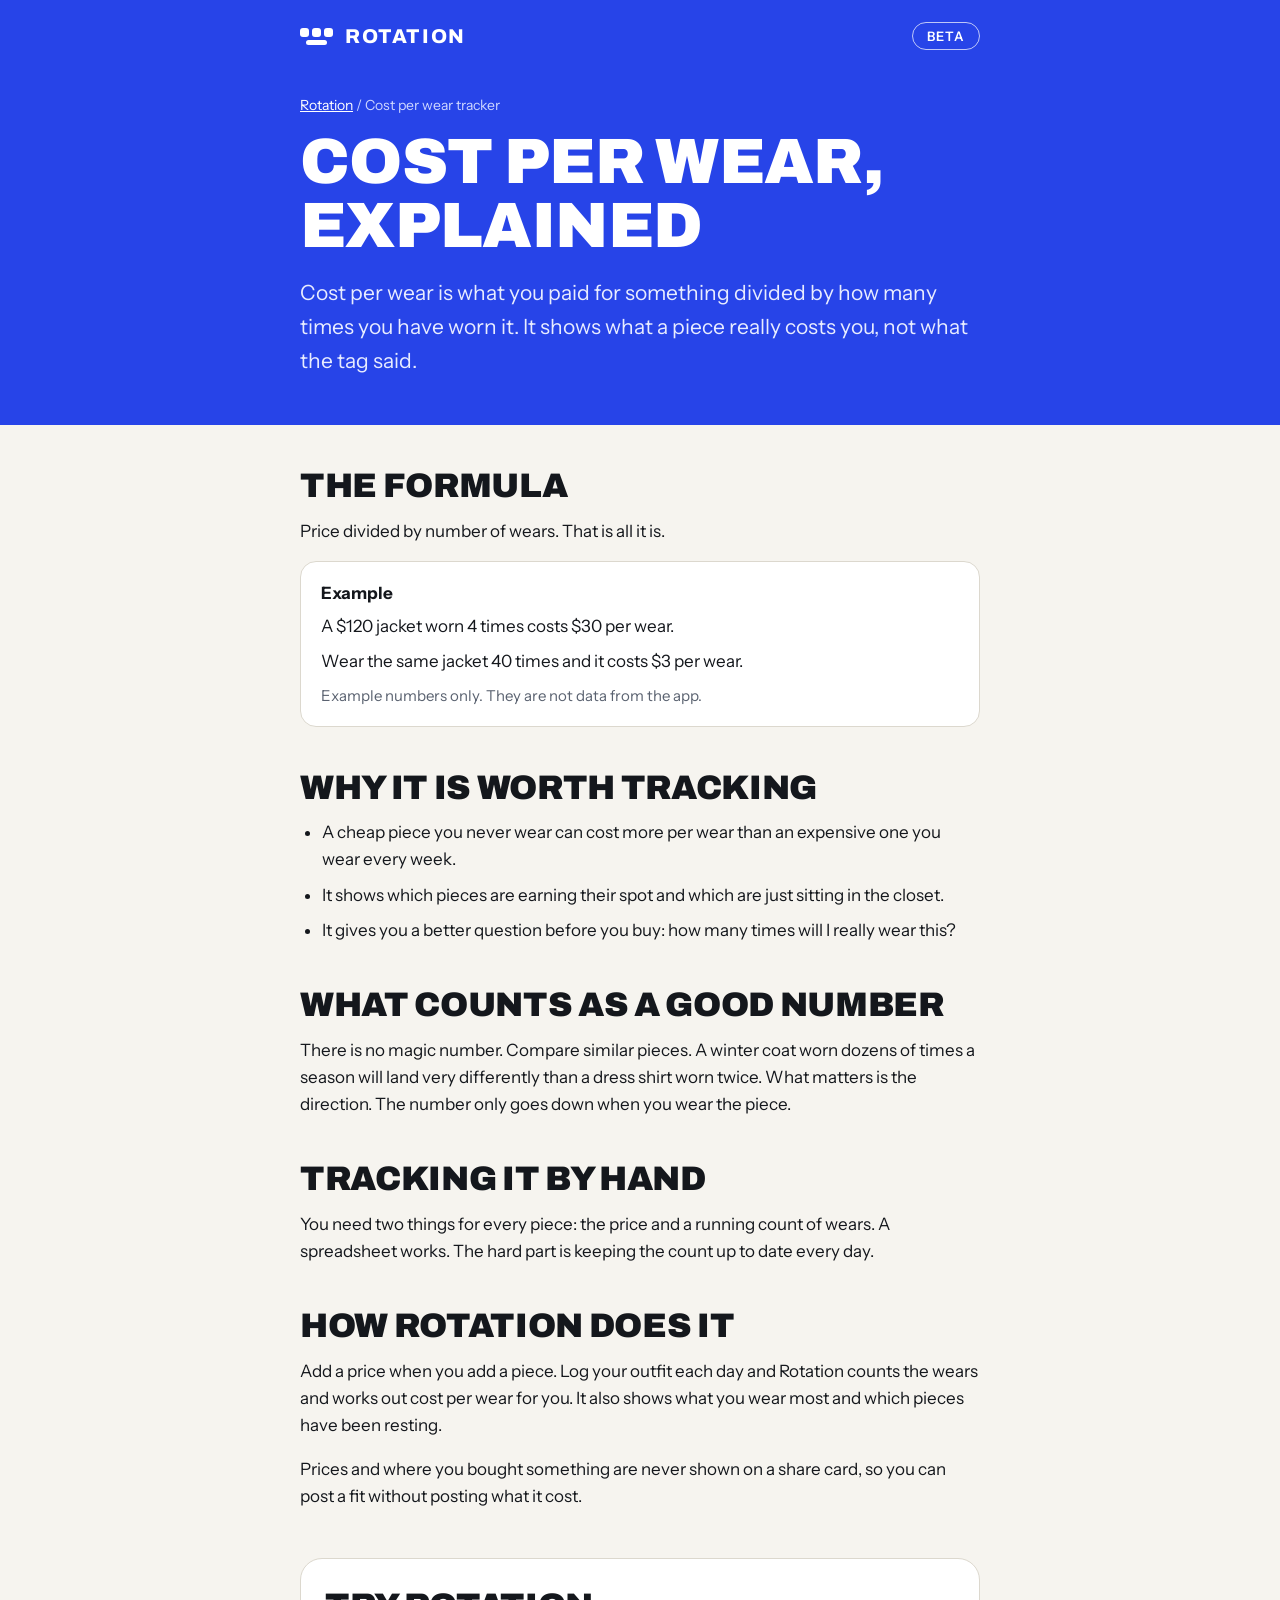
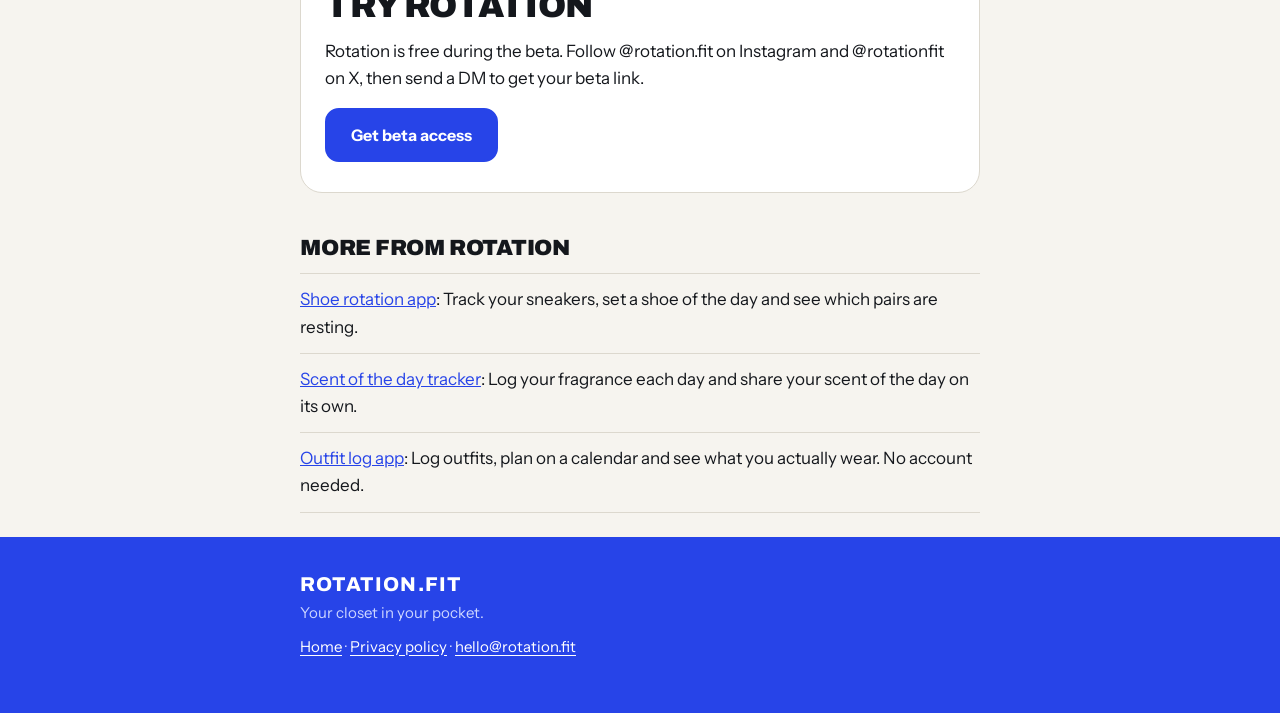
==== cost-per-wear-tracker/index.html @ 6ab8d8ca "SEO: add guide pages, fix meta, sitemap lastmod, privacy meta - Shorten homepage meta description, r" ====
<!doctype html>
<html lang="en">
<head>
<meta charset="utf-8">
<meta name="viewport" content="width=device-width,initial-scale=1">
<title>Cost Per Wear Tracker: How to Calculate It | Rotation</title>
<meta name="description" content="Cost per wear is price divided by times worn. See how to work it out, what to compare it to, and how Rotation tracks it for you.">
<link rel="canonical" href="https://rotation.fit/cost-per-wear-tracker/">
<meta property="og:type" content="website">
<meta property="og:site_name" content="Rotation">
<meta property="og:title" content="Cost Per Wear Tracker: How to Calculate It | Rotation">
<meta property="og:description" content="Cost per wear is price divided by times worn. See how to work it out, what to compare it to, and how Rotation tracks it for you.">
<meta property="og:url" content="https://rotation.fit/cost-per-wear-tracker/">
<meta property="og:image" content="https://rotation.fit/og.png">
<meta name="twitter:card" content="summary_large_image">
<meta name="twitter:site" content="@rotationfit">
<meta name="twitter:title" content="Cost Per Wear Tracker: How to Calculate It | Rotation">
<meta name="twitter:description" content="Cost per wear is price divided by times worn. See how to work it out, what to compare it to, and how Rotation tracks it for you.">
<meta name="twitter:image" content="https://rotation.fit/og.png">
<meta name="theme-color" content="#2744E8">
<link rel="icon" type="image/png" href="../icon-192.png">
<link rel="apple-touch-icon" href="../icon-180.png">
<link rel="preconnect" href="https://fonts.googleapis.com"><link rel="preconnect" href="https://fonts.gstatic.com" crossorigin>
<link href="https://fonts.googleapis.com/css2?family=Archivo:wdth,wght@100,800..900&family=Instrument+Sans:wght@400;500;600;700&display=swap" rel="stylesheet">
<link rel="stylesheet" href="../guide.css">
<script type="application/ld+json">{"@context": "https://schema.org", "@type": "BreadcrumbList", "itemListElement": [{"@type": "ListItem", "position": 1, "name": "Rotation", "item": "https://rotation.fit/"}, {"@type": "ListItem", "position": 2, "name": "Cost per wear tracker", "item": "https://rotation.fit/cost-per-wear-tracker/"}]}</script>
</head>
<body>
<header class="hero"><div class="wrap">
<div class="nav"><a class="logo" href="../"><span class="mark"><div><i></i><i></i><i></i></div><u></u></span>Rotation</a><span class="pill">Beta</span></div>
<p class="crumb"><a href="../">Rotation</a> / Cost per wear tracker</p>
<h1>Cost per wear, explained</h1>
<p class="lead">Cost per wear is what you paid for something divided by how many times you have worn it. It shows what a piece really costs you, not what the tag said.</p>
</div></header>
<main class="wrap">

<h2>The formula</h2>
<p>Price divided by number of wears. That is all it is.</p>
<div class="ex"><b>Example</b><p>A $120 jacket worn 4 times costs $30 per wear.</p><p>Wear the same jacket 40 times and it costs $3 per wear.</p><p>Example numbers only. They are not data from the app.</p></div>
<h2>Why it is worth tracking</h2>
<ul>
<li>A cheap piece you never wear can cost more per wear than an expensive one you wear every week.</li>
<li>It shows which pieces are earning their spot and which are just sitting in the closet.</li>
<li>It gives you a better question before you buy: how many times will I really wear this?</li>
</ul>
<h2>What counts as a good number</h2>
<p>There is no magic number. Compare similar pieces. A winter coat worn dozens of times a season will land very differently than a dress shirt worn twice. What matters is the direction. The number only goes down when you wear the piece.</p>
<h2>Tracking it by hand</h2>
<p>You need two things for every piece: the price and a running count of wears. A spreadsheet works. The hard part is keeping the count up to date every day.</p>
<h2>How Rotation does it</h2>
<p>Add a price when you add a piece. Log your outfit each day and Rotation counts the wears and works out cost per wear for you. It also shows what you wear most and which pieces have been resting.</p>
<p>Prices and where you bought something are never shown on a share card, so you can post a fit without posting what it cost.</p>

<div class="cta">
<h2>Try Rotation</h2>
<p>Rotation is free during the beta. Follow @rotation.fit on Instagram and @rotationfit on X, then send a DM to get your beta link.</p>
<a class="btn" href="../#beta">Get beta access</a>
</div>
<div class="more">
<h2>More from Rotation</h2>
<ul>
<li><a href="../shoe-rotation-app/">Shoe rotation app</a>: Track your sneakers, set a shoe of the day and see which pairs are resting.</li>
<li><a href="../scent-of-the-day-tracker/">Scent of the day tracker</a>: Log your fragrance each day and share your scent of the day on its own.</li>
<li><a href="../outfit-log-app/">Outfit log app</a>: Log outfits, plan on a calendar and see what you actually wear. No account needed.</li>
</ul>
</div>
</main>
<footer><div class="wrap"><div class="fw">Rotation.fit</div><p>Your closet in your pocket.</p><p class="fl"><a href="../">Home</a> &middot; <a href="../privacy.html">Privacy policy</a> &middot; <a href="mailto:hello@rotation.fit">hello@rotation.fit</a></p></div></footer>
</body>
</html>
---- guide.css ----
:root{--blue:#2744E8;--ink:#14171c;--ink2:#5a6270;--bg:#f6f4ef;--line:#dcd8ce;--card:#fff}
@media (prefers-color-scheme:dark){:root{--ink:#f1f2f4;--ink2:#a2a8b3;--bg:#0f1115;--line:#272b33;--card:#171a20}}
*{box-sizing:border-box}
html{scroll-behavior:smooth}
body{margin:0;background:var(--bg);color:var(--ink);font:17px/1.6 "Instrument Sans",system-ui,-apple-system,"Helvetica Neue",Arial,sans-serif;-webkit-text-size-adjust:100%}
.wrap{max-width:720px;margin:0 auto;padding:0 20px}
header.hero{background:var(--blue);color:#fff;padding:22px 0 48px}
.nav{display:flex;justify-content:space-between;align-items:center;margin-bottom:44px}
.logo{display:flex;align-items:center;gap:12px;font:800 20px Archivo,Arial,sans-serif;letter-spacing:.08em;text-transform:uppercase;color:#fff;text-decoration:none}
.mark{display:flex;flex-direction:column;gap:3px;align-items:center}.mark div{display:flex;gap:3px}.mark i{display:block;width:9px;height:9px;border-radius:3px;background:#fff}.mark u{display:block;width:21px;height:5px;border-radius:3px;background:#fff}
.pill{display:inline-block;border:1.5px solid rgba(255,255,255,.7);border-radius:999px;padding:5px 14px;font:600 13px "Instrument Sans",sans-serif;letter-spacing:.1em;text-transform:uppercase}
.crumb{font-size:14px;color:#cdd6ff;margin:0 0 14px}.crumb a{color:#fff}
h1{font:900 clamp(36px,8.5vw,64px)/1 Archivo,"Helvetica Neue",Arial,sans-serif;text-transform:uppercase;letter-spacing:-.01em;margin:0 0 18px}
.lead{font-size:clamp(18px,2.6vw,21px);margin:0;color:#e8ecff;max-width:34em}
main{padding:12px 0 24px}
h2{font:900 clamp(24px,5vw,34px)/1.02 Archivo,"Helvetica Neue",Arial,sans-serif;text-transform:uppercase;letter-spacing:-.01em;margin:44px 0 14px}
p{margin:0 0 16px}
ul{margin:0 0 16px;padding-left:22px}li{margin:0 0 8px}
a{color:var(--blue)}
@media (prefers-color-scheme:dark){a{color:#8196FF}}
.ex{background:var(--card);border:1px solid var(--line);border-radius:16px;padding:18px 20px;margin:0 0 16px}
.ex b{display:block;margin-bottom:6px}
.ex p{margin:0 0 8px}.ex p:last-child{margin:0;color:var(--ink2);font-size:15px}
.cta{background:var(--card);border:1px solid var(--line);border-radius:22px;padding:30px 24px;margin:48px 0 8px}
.cta h2{margin-top:0}
.btn{display:inline-block;text-decoration:none;font:700 16px "Instrument Sans",sans-serif;padding:15px 24px;border-radius:14px;border:2px solid var(--blue);background:var(--blue);color:#fff}
@media (prefers-color-scheme:dark){.btn{background:#8196FF;border-color:#8196FF;color:#0f1115}}
.more{margin:40px 0 24px}.more h2{font-size:22px}.more ul{list-style:none;padding:0}.more li{border-top:1px solid var(--line);padding:12px 0;margin:0}.more li:last-child{border-bottom:1px solid var(--line)}
footer{background:var(--blue);color:#fff;padding:36px 0 44px;font-size:15px}footer a{color:#fff;text-decoration:underline;text-underline-offset:3px}
footer .fw{font:800 20px Archivo,Arial,sans-serif;letter-spacing:.06em;text-transform:uppercase;margin-bottom:6px}footer p{margin:0 0 10px;color:#cdd6ff}footer .fl a{color:#fff}
:focus-visible{outline:3px solid #ffb703;outline-offset:3px}
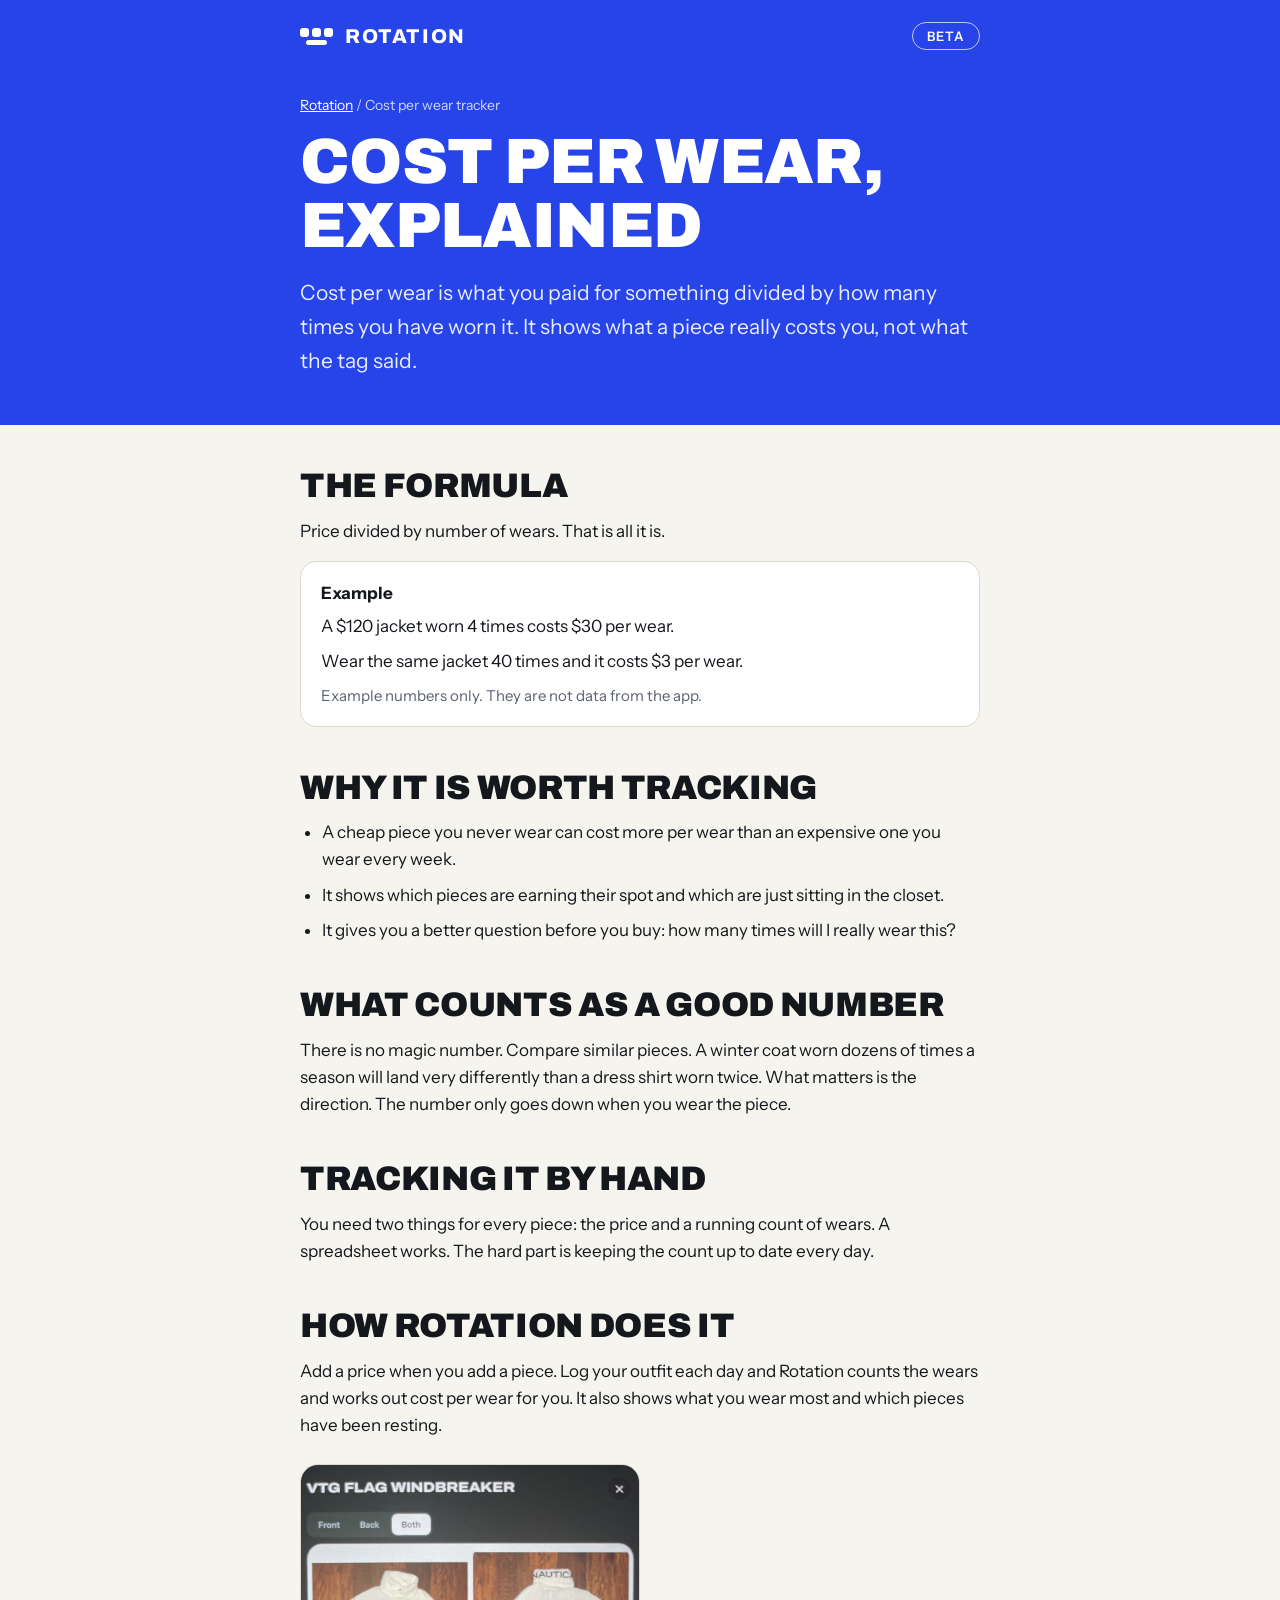
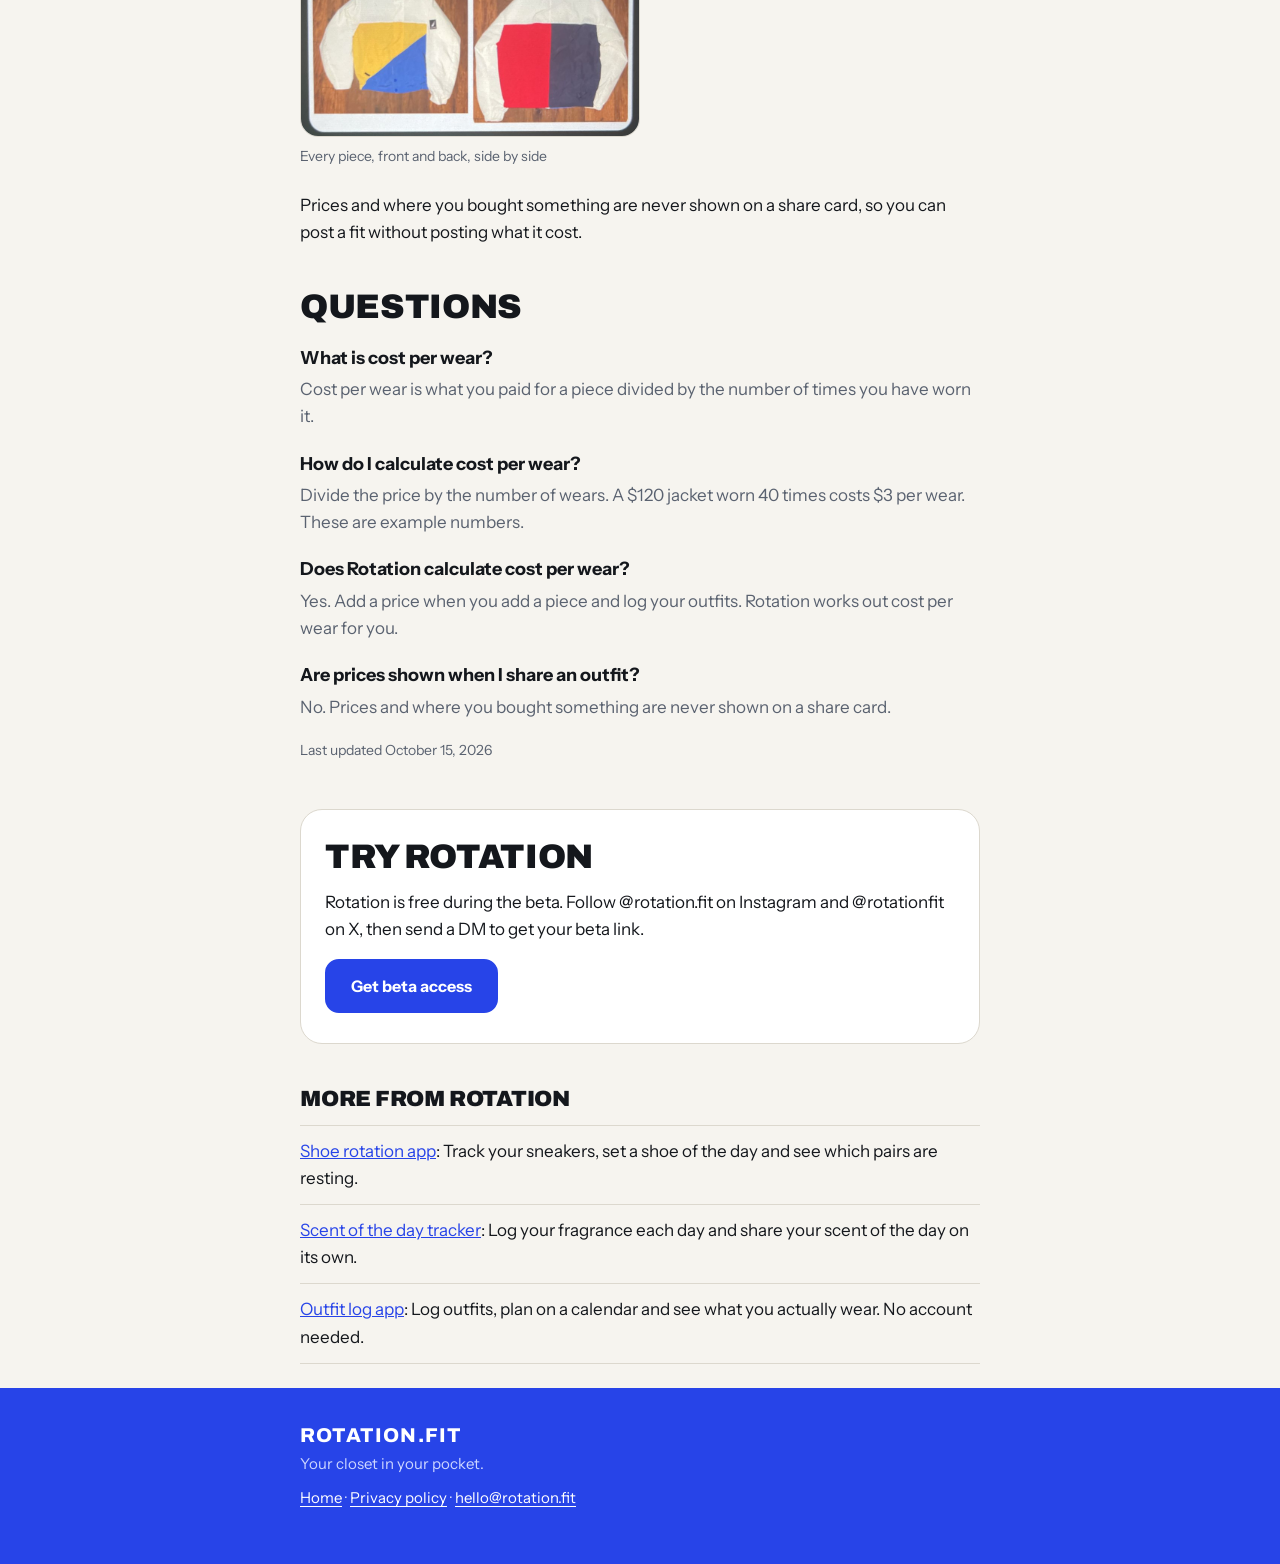
==== commit df2e05db: "Add screenshots, FAQ sections, FAQPage and Organization schema, llms.txt - Guide pages: reuse existi" ====
--- a/cost-per-wear-tracker/index.html
+++ b/cost-per-wear-tracker/index.html
@@ -24,6 +24,8 @@
 <link href="https://fonts.googleapis.com/css2?family=Archivo:wdth,wght@100,800..900&family=Instrument+Sans:wght@400;500;600;700&display=swap" rel="stylesheet">
 <link rel="stylesheet" href="../guide.css">
 <script type="application/ld+json">{"@context": "https://schema.org", "@type": "BreadcrumbList", "itemListElement": [{"@type": "ListItem", "position": 1, "name": "Rotation", "item": "https://rotation.fit/"}, {"@type": "ListItem", "position": 2, "name": "Cost per wear tracker", "item": "https://rotation.fit/cost-per-wear-tracker/"}]}</script>
+<script type="application/ld+json">{"@context": "https://schema.org", "@type": "WebPage", "name": "Cost Per Wear Tracker: How to Calculate It | Rotation", "url": "https://rotation.fit/cost-per-wear-tracker/", "dateModified": "2026-10-15", "isPartOf": {"@type": "WebSite", "name": "Rotation", "url": "https://rotation.fit/"}, "about": {"@type": "SoftwareApplication", "name": "Rotation", "url": "https://rotation.fit/"}}</script>
+<script type="application/ld+json">{"@context": "https://schema.org", "@type": "FAQPage", "mainEntity": [{"@type": "Question", "name": "What is cost per wear?", "acceptedAnswer": {"@type": "Answer", "text": "Cost per wear is what you paid for a piece divided by the number of times you have worn it."}}, {"@type": "Question", "name": "How do I calculate cost per wear?", "acceptedAnswer": {"@type": "Answer", "text": "Divide the price by the number of wears. A $120 jacket worn 40 times costs $3 per wear. These are example numbers."}}, {"@type": "Question", "name": "Does Rotation calculate cost per wear?", "acceptedAnswer": {"@type": "Answer", "text": "Yes. Add a price when you add a piece and log your outfits. Rotation works out cost per wear for you."}}, {"@type": "Question", "name": "Are prices shown when I share an outfit?", "acceptedAnswer": {"@type": "Answer", "text": "No. Prices and where you bought something are never shown on a share card."}}]}</script>
 </head>
 <body>
 <header class="hero"><div class="wrap">
@@ -49,8 +51,21 @@
 <p>You need two things for every piece: the price and a running count of wears. A spreadsheet works. The hard part is keeping the count up to date every day.</p>
 <h2>How Rotation does it</h2>
 <p>Add a price when you add a piece. Log your outfit each day and Rotation counts the wears and works out cost per wear for you. It also shows what you wear most and which pieces have been resting.</p>
+<figure><img src="../shots/piece.jpg" alt="Rotation piece detail for a vintage Nautica windbreaker with front and back photos" width="900" height="724" loading="lazy"><figcaption>Every piece, front and back, side by side</figcaption></figure>
 <p>Prices and where you bought something are never shown on a share card, so you can post a fit without posting what it cost.</p>
 
+<section class="faq">
+<h2>Questions</h2>
+<h3>What is cost per wear?</h3>
+<p>Cost per wear is what you paid for a piece divided by the number of times you have worn it.</p>
+<h3>How do I calculate cost per wear?</h3>
+<p>Divide the price by the number of wears. A $120 jacket worn 40 times costs $3 per wear. These are example numbers.</p>
+<h3>Does Rotation calculate cost per wear?</h3>
+<p>Yes. Add a price when you add a piece and log your outfits. Rotation works out cost per wear for you.</p>
+<h3>Are prices shown when I share an outfit?</h3>
+<p>No. Prices and where you bought something are never shown on a share card.</p>
+</section>
+<p class="upd">Last updated October 15, 2026</p>
 <div class="cta">
 <h2>Try Rotation</h2>
 <p>Rotation is free during the beta. Follow @rotation.fit on Instagram and @rotationfit on X, then send a DM to get your beta link.</p>
--- a/guide.css
+++ b/guide.css
@@ -29,3 +29,9 @@
 footer{background:var(--blue);color:#fff;padding:36px 0 44px;font-size:15px}footer a{color:#fff;text-decoration:underline;text-underline-offset:3px}
 footer .fw{font:800 20px Archivo,Arial,sans-serif;letter-spacing:.06em;text-transform:uppercase;margin-bottom:6px}footer p{margin:0 0 10px;color:#cdd6ff}footer .fl a{color:#fff}
 :focus-visible{outline:3px solid #ffb703;outline-offset:3px}
+figure{margin:24px 0}
+figure img{display:block;width:100%;max-width:340px;height:auto;border-radius:18px;border:1px solid var(--line);background:var(--card)}
+figcaption{margin-top:8px;font-size:14px;color:var(--ink2)}
+.faq h3{font:700 18px/1.3 "Instrument Sans",system-ui,sans-serif;margin:22px 0 6px}
+.faq p{color:var(--ink2);margin:0 0 6px}
+.upd{font-size:14px;color:var(--ink2);margin:18px 0 0}
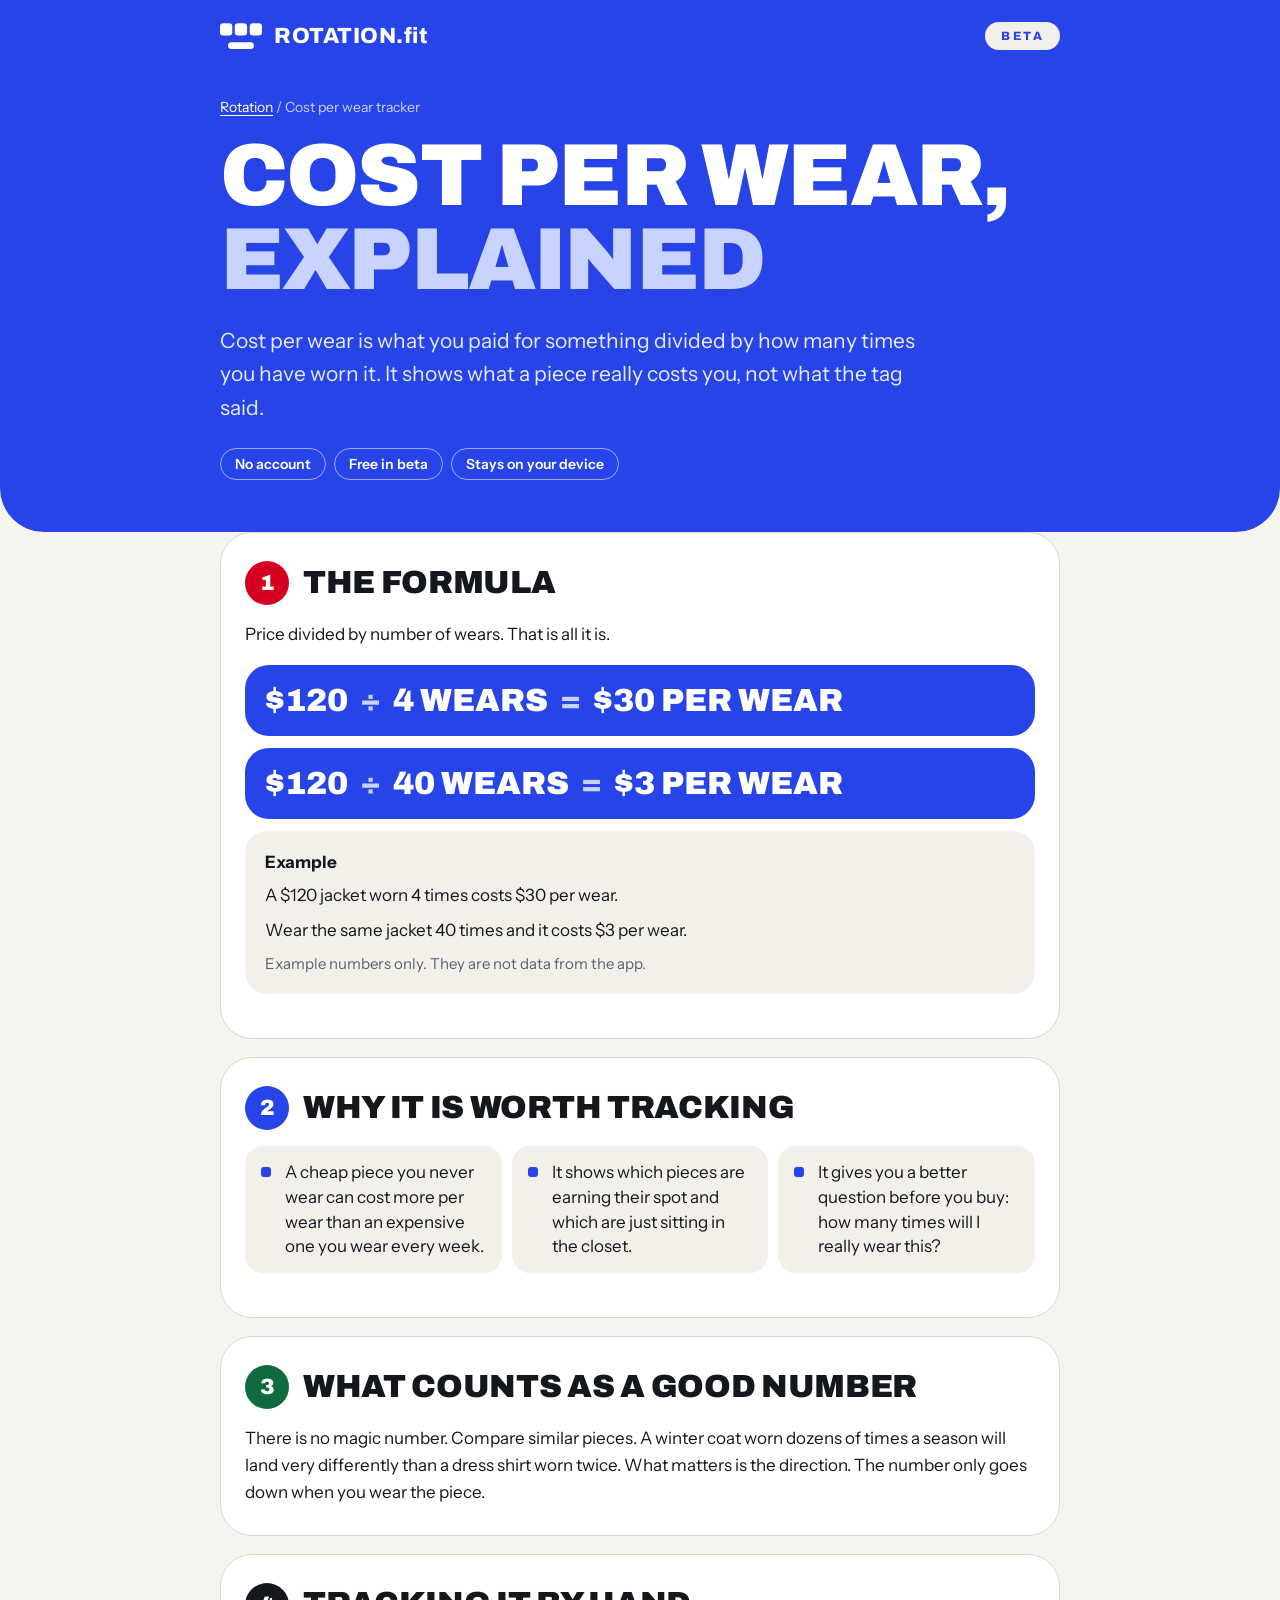
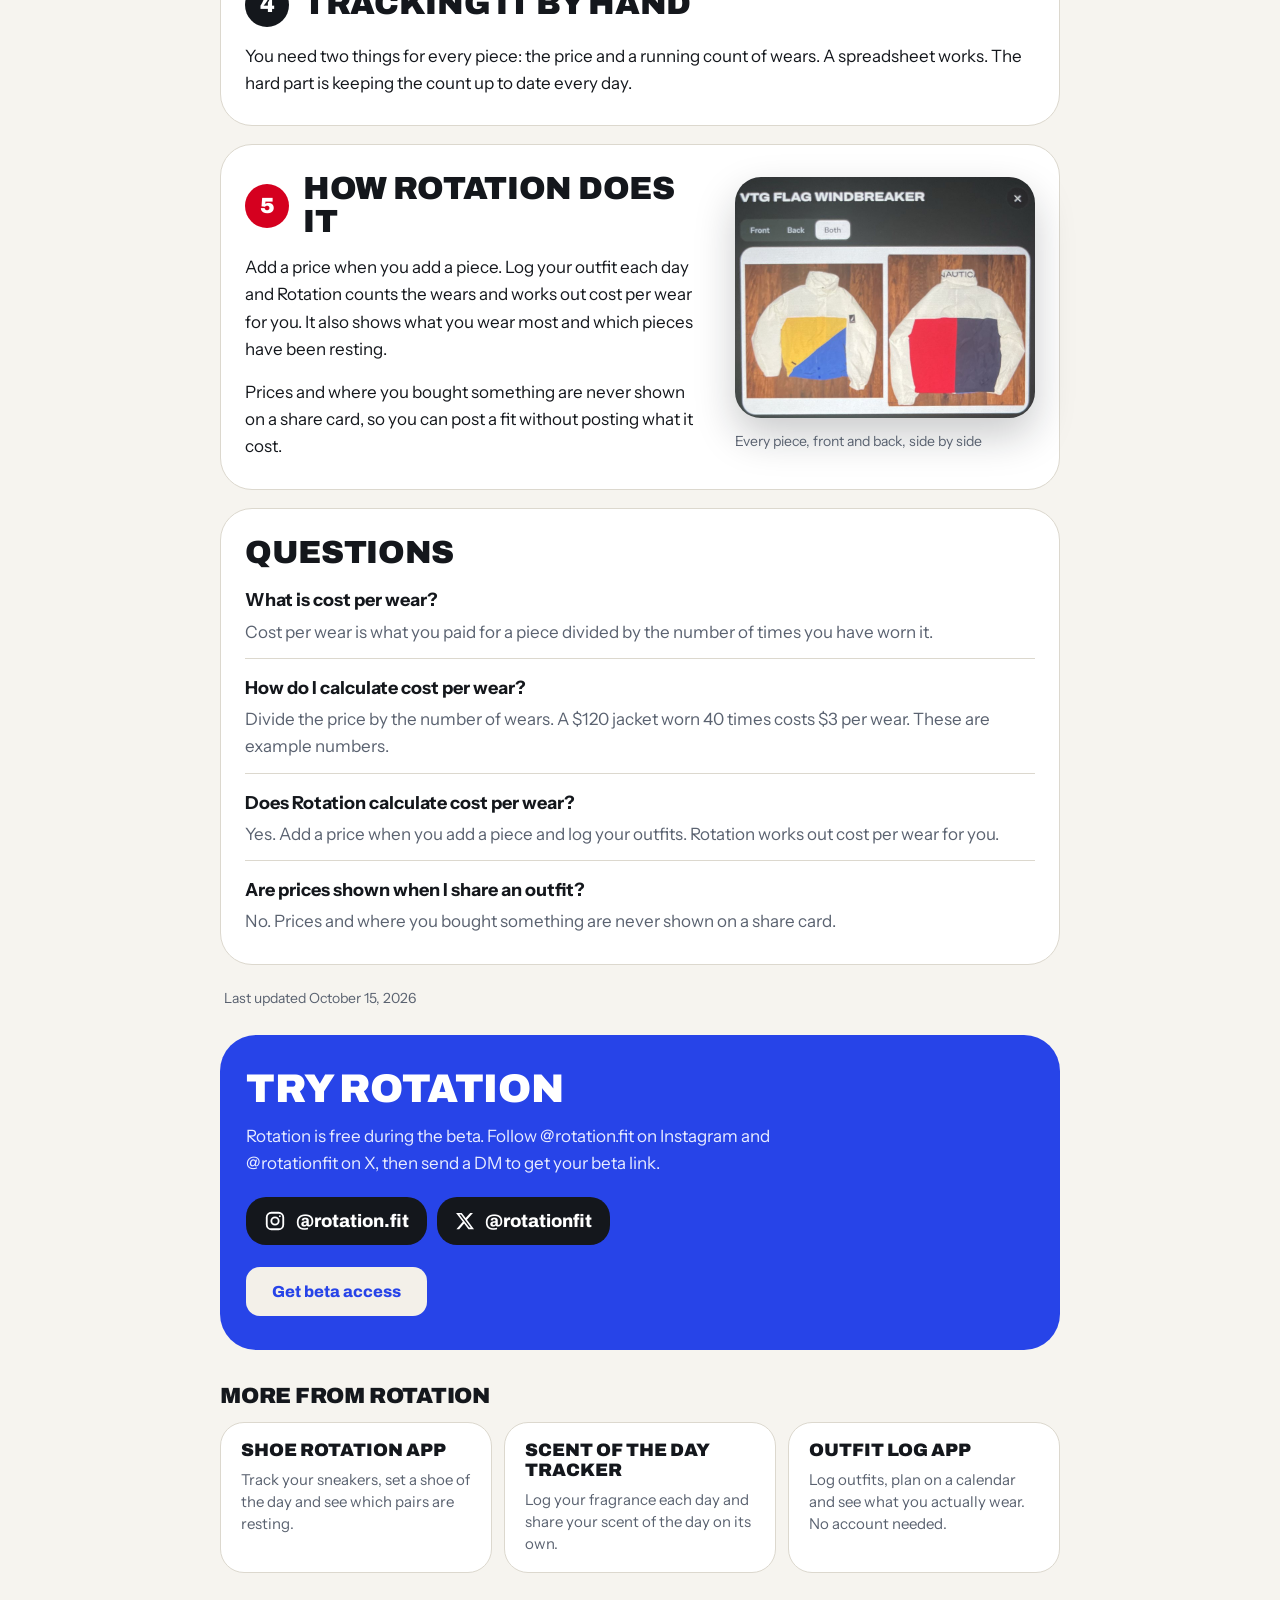
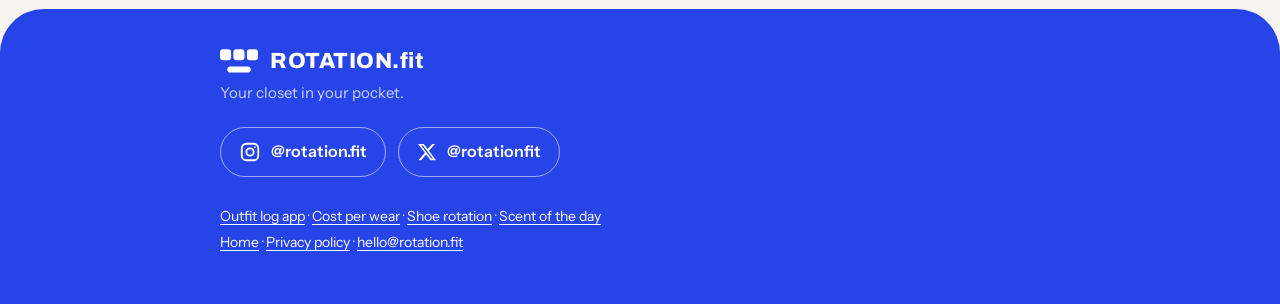
==== commit 53abcd06: "Restyle guide pages in brand language, inline CSS, ROTATION.fit wordmark Co-Authored-By: Claude Sonn" ====
--- a/cost-per-wear-tracker/index.html
+++ b/cost-per-wear-tracker/index.html
@@ -22,39 +22,107 @@
 <link rel="apple-touch-icon" href="../icon-180.png">
 <link rel="preconnect" href="https://fonts.googleapis.com"><link rel="preconnect" href="https://fonts.gstatic.com" crossorigin>
 <link href="https://fonts.googleapis.com/css2?family=Archivo:wdth,wght@100,800..900&family=Instrument+Sans:wght@400;500;600;700&display=swap" rel="stylesheet">
-<link rel="stylesheet" href="../guide.css">
+<style>:root{--blue:#2744E8;--tint:#C9D3FF;--ink:#14171c;--ink2:#5a6270;--bg:#f6f4ef;--cream:#F3F0E9;--line:#dcd8ce;--card:#fff;--tile:#f3f0e9;--red:#D5001F;--green:#0F6B3F;--b4:#14171c}
+@media (prefers-color-scheme:dark){:root{--ink:#f1f2f4;--ink2:#a2a8b3;--bg:#0f1115;--line:#272b33;--card:#171a20;--tile:#1f232a;--b4:#2B2D33}}
+*{box-sizing:border-box}
+html{scroll-behavior:smooth}
+body{margin:0;background:var(--bg);color:var(--ink);font:17px/1.6 "Instrument Sans",system-ui,-apple-system,"Helvetica Neue",Arial,sans-serif;-webkit-text-size-adjust:100%}
+.wrap{max-width:880px;margin:0 auto;padding:0 20px}
+a{color:var(--blue);text-underline-offset:3px}
+@media (prefers-color-scheme:dark){a{color:#8196FF}}
+header.hero{background:var(--blue);color:#fff;padding:22px 0 52px;border-radius:0 0 44px 44px}
+.nav{display:flex;justify-content:space-between;align-items:center;margin-bottom:46px}
+.logo{display:flex;align-items:center;gap:12px;font:800 22px Archivo,Arial,sans-serif;letter-spacing:.5px;color:#fff;text-decoration:none}
+.logo svg{width:42px;height:auto;display:block;flex:none}
+.pill{display:inline-block;background:var(--cream);color:var(--blue);border-radius:999px;padding:7px 16px;font:800 12px Archivo,Arial,sans-serif;letter-spacing:.2em;text-transform:uppercase}
+.crumb{font-size:14px;color:var(--tint);margin:0 0 16px}.crumb a{color:#fff}
+h1{font:900 clamp(40px,10.5vw,88px)/.95 Archivo,"Helvetica Neue",Arial,sans-serif;text-transform:uppercase;letter-spacing:-.02em;margin:0 0 22px;color:#fff}
+h1 em{font-style:normal;color:var(--tint)}
+.lead{font-size:clamp(18px,2.6vw,21px);margin:0;color:#e8ecff;max-width:34em}
+.hc{display:flex;flex-wrap:wrap;gap:8px;margin-top:24px}
+.hc span{border:1.5px solid rgba(255,255,255,.55);border-radius:999px;padding:6px 14px;font:600 14px "Instrument Sans",sans-serif;color:#fff}
+main{padding:28px 0 8px}
+.card{background:var(--card);border:1px solid var(--line);border-radius:32px;padding:28px 24px;margin:0 0 18px}
+.card h2{display:flex;align-items:center;gap:14px;font:900 clamp(22px,4.6vw,32px)/1.02 Archivo,"Helvetica Neue",Arial,sans-serif;text-transform:uppercase;letter-spacing:-.01em;margin:0 0 16px}
+.n{flex:none;width:44px;height:44px;border-radius:50%;color:#fff;display:flex;align-items:center;justify-content:center;font:900 22px Archivo,Arial,sans-serif;letter-spacing:0}
+.c1 .n{background:var(--red)}.c2 .n{background:var(--blue)}.c3 .n{background:var(--green)}.c4 .n{background:var(--b4)}
+.card p{margin:0 0 16px}.card p:last-child{margin-bottom:0}
+.card ul{list-style:none;padding:0;margin:0 0 16px;display:grid;grid-template-columns:repeat(auto-fit,minmax(230px,1fr));gap:10px}
+.card li{position:relative;background:var(--tile);border-radius:18px;padding:14px 16px 14px 40px;margin:0;line-height:1.45}
+.card li::before{content:"";position:absolute;left:16px;top:21px;width:10px;height:10px;border-radius:3px;background:var(--blue)}
+.card figure{margin:22px auto 0;max-width:340px}
+.card figure img{display:block;width:100%;height:auto;border-radius:26px;border:0;box-shadow:0 18px 40px rgba(20,23,28,.22);background:var(--tile)}
+.card figcaption{margin-top:12px;font-size:14px;color:var(--ink2)}
+@media(min-width:760px){.card.hf{display:grid;grid-template-columns:1fr 300px;column-gap:36px;align-items:start}.card.hf>*{grid-column:1}.card.hf>figure{grid-column:2;grid-row:1/span 8;margin:4px 0 0}}
+.ex{background:var(--tile);border-radius:22px;padding:18px 20px;margin:0 0 16px}
+.ex b{display:block;margin-bottom:6px}
+.ex p{margin:0 0 8px}.ex p:last-child{margin:0;color:var(--ink2);font-size:15px}
+.calc{display:flex;flex-wrap:wrap;align-items:center;gap:6px 12px;background:var(--blue);color:#fff;border-radius:24px;padding:18px 20px;margin:0 0 12px;font:900 clamp(20px,5.6vw,32px)/1.1 Archivo,Arial,sans-serif;text-transform:uppercase}
+.calc i{font-style:normal;color:var(--tint)}
+.faq h3{font:700 18px/1.3 "Instrument Sans",system-ui,sans-serif;margin:0;padding:18px 0 6px;border-top:1px solid var(--line)}
+.faq h2+h3{border-top:0;padding-top:4px}
+.faq p{color:var(--ink2);margin:0 0 12px}
+.upd{font-size:14px;color:var(--ink2);margin:22px 4px 0}
+.cta{background:var(--blue);color:#fff;border-radius:36px;padding:34px 26px;margin:26px 0 18px}
+.cta h2{font:900 clamp(26px,6vw,40px)/1 Archivo,Arial,sans-serif;text-transform:uppercase;letter-spacing:-.01em;margin:0 0 14px;color:#fff}
+.cta p{margin:0;color:#e8ecff;max-width:34em}
+.chips{display:flex;flex-wrap:wrap;gap:10px;margin:20px 0 22px}
+.chip{display:inline-flex;align-items:center;gap:10px;background:#14171c;color:#fff;text-decoration:none;border-radius:20px;padding:13px 18px;font:800 18px Archivo,Arial,sans-serif}
+.btn{display:inline-block;text-decoration:none;font:800 16px Archivo,Arial,sans-serif;padding:16px 26px;border-radius:14px;background:var(--cream);color:var(--blue)}
+.more h2{font:900 22px Archivo,Arial,sans-serif;text-transform:uppercase;letter-spacing:-.01em;margin:34px 0 14px}
+.more ul{list-style:none;padding:0;margin:0;display:grid;gap:12px;grid-template-columns:repeat(auto-fit,minmax(240px,1fr))}
+.more li{position:relative;background:var(--card);border:1px solid var(--line);border-radius:24px;padding:18px 20px;margin:0}
+.more li a{display:block;font:900 18px/1.1 Archivo,Arial,sans-serif;text-transform:uppercase;color:var(--ink);text-decoration:none;margin-bottom:8px}
+.more li a::after{content:"";position:absolute;inset:0;border-radius:24px}
+.more li span{display:block;color:var(--ink2);font-size:15px;line-height:1.45}
+.more li:hover{border-color:var(--blue)}
+footer{background:var(--blue);color:#fff;padding:40px 0 48px;font-size:15px;border-radius:44px 44px 0 0;margin-top:36px}
+footer a{color:#fff;text-decoration:none}
+footer .fw{display:flex;align-items:center;gap:12px;font:800 22px Archivo,Arial,sans-serif;letter-spacing:.5px;margin-bottom:8px}
+footer .fw svg{width:38px;height:auto;display:block}
+footer .ft{color:var(--tint);margin:0 0 22px}
+footer .soc{display:flex;flex-wrap:wrap;gap:12px;margin-bottom:26px}
+footer .soc a{display:inline-flex;align-items:center;gap:10px;border:1.5px solid rgba(255,255,255,.55);border-radius:999px;padding:11px 18px;font-weight:600;font-size:16px}
+footer .soc a:hover{background:rgba(255,255,255,.14)}
+footer .fl{color:var(--tint);font-size:14px;line-height:1.9}
+footer .fl a{color:#fff;text-decoration:underline;text-underline-offset:3px}
+:focus-visible{outline:3px solid #ffb703;outline-offset:3px}</style>
 <script type="application/ld+json">{"@context": "https://schema.org", "@type": "BreadcrumbList", "itemListElement": [{"@type": "ListItem", "position": 1, "name": "Rotation", "item": "https://rotation.fit/"}, {"@type": "ListItem", "position": 2, "name": "Cost per wear tracker", "item": "https://rotation.fit/cost-per-wear-tracker/"}]}</script>
 <script type="application/ld+json">{"@context": "https://schema.org", "@type": "WebPage", "name": "Cost Per Wear Tracker: How to Calculate It | Rotation", "url": "https://rotation.fit/cost-per-wear-tracker/", "dateModified": "2026-10-15", "isPartOf": {"@type": "WebSite", "name": "Rotation", "url": "https://rotation.fit/"}, "about": {"@type": "SoftwareApplication", "name": "Rotation", "url": "https://rotation.fit/"}}</script>
 <script type="application/ld+json">{"@context": "https://schema.org", "@type": "FAQPage", "mainEntity": [{"@type": "Question", "name": "What is cost per wear?", "acceptedAnswer": {"@type": "Answer", "text": "Cost per wear is what you paid for a piece divided by the number of times you have worn it."}}, {"@type": "Question", "name": "How do I calculate cost per wear?", "acceptedAnswer": {"@type": "Answer", "text": "Divide the price by the number of wears. A $120 jacket worn 40 times costs $3 per wear. These are example numbers."}}, {"@type": "Question", "name": "Does Rotation calculate cost per wear?", "acceptedAnswer": {"@type": "Answer", "text": "Yes. Add a price when you add a piece and log your outfits. Rotation works out cost per wear for you."}}, {"@type": "Question", "name": "Are prices shown when I share an outfit?", "acceptedAnswer": {"@type": "Answer", "text": "No. Prices and where you bought something are never shown on a share card."}}]}</script>
 </head>
 <body>
 <header class="hero"><div class="wrap">
-<div class="nav"><a class="logo" href="../"><span class="mark"><div><i></i><i></i><i></i></div><u></u></span>Rotation</a><span class="pill">Beta</span></div>
+<div class="nav"><a class="logo" href="../" aria-label="Rotation home"><svg viewBox="65 130 383 240" xmlns="http://www.w3.org/2000/svg" aria-hidden="true" focusable="false"><g fill="#fff"><rect x="65" y="132" width="112" height="112" rx="30"/><rect x="200" y="132" width="112" height="112" rx="30"/><rect x="336" y="132" width="112" height="112" rx="30"/><rect x="138" y="306" width="237" height="62" rx="31"/></g></svg><span>ROTATION.fit</span></a><span class="pill">Beta</span></div>
 <p class="crumb"><a href="../">Rotation</a> / Cost per wear tracker</p>
-<h1>Cost per wear, explained</h1>
+<h1>Cost per wear, <em>explained</em></h1>
 <p class="lead">Cost per wear is what you paid for something divided by how many times you have worn it. It shows what a piece really costs you, not what the tag said.</p>
+<div class="hc"><span>No account</span><span>Free in beta</span><span>Stays on your device</span></div>
 </div></header>
 <main class="wrap">
-
-<h2>The formula</h2>
+<section class="card c1"><h2><span class="n" aria-hidden="true">1</span>The formula</h2>
 <p>Price divided by number of wears. That is all it is.</p>
-<div class="ex"><b>Example</b><p>A $120 jacket worn 4 times costs $30 per wear.</p><p>Wear the same jacket 40 times and it costs $3 per wear.</p><p>Example numbers only. They are not data from the app.</p></div>
-<h2>Why it is worth tracking</h2>
+<div class="calc" aria-hidden="true"><span>$120</span><i>&divide;</i><span>4 wears</span><i>=</i><span>$30 per wear</span></div><div class="calc" aria-hidden="true"><span>$120</span><i>&divide;</i><span>40 wears</span><i>=</i><span>$3 per wear</span></div><div class="ex"><b>Example</b><p>A $120 jacket worn 4 times costs $30 per wear.</p><p>Wear the same jacket 40 times and it costs $3 per wear.</p><p>Example numbers only. They are not data from the app.</p></div>
+</section>
+<section class="card c2"><h2><span class="n" aria-hidden="true">2</span>Why it is worth tracking</h2>
 <ul>
 <li>A cheap piece you never wear can cost more per wear than an expensive one you wear every week.</li>
 <li>It shows which pieces are earning their spot and which are just sitting in the closet.</li>
 <li>It gives you a better question before you buy: how many times will I really wear this?</li>
 </ul>
-<h2>What counts as a good number</h2>
+</section>
+<section class="card c3"><h2><span class="n" aria-hidden="true">3</span>What counts as a good number</h2>
 <p>There is no magic number. Compare similar pieces. A winter coat worn dozens of times a season will land very differently than a dress shirt worn twice. What matters is the direction. The number only goes down when you wear the piece.</p>
-<h2>Tracking it by hand</h2>
+</section>
+<section class="card c4"><h2><span class="n" aria-hidden="true">4</span>Tracking it by hand</h2>
 <p>You need two things for every piece: the price and a running count of wears. A spreadsheet works. The hard part is keeping the count up to date every day.</p>
-<h2>How Rotation does it</h2>
+</section>
+<section class="card c1 hf"><h2><span class="n" aria-hidden="true">5</span>How Rotation does it</h2>
 <p>Add a price when you add a piece. Log your outfit each day and Rotation counts the wears and works out cost per wear for you. It also shows what you wear most and which pieces have been resting.</p>
 <figure><img src="../shots/piece.jpg" alt="Rotation piece detail for a vintage Nautica windbreaker with front and back photos" width="900" height="724" loading="lazy"><figcaption>Every piece, front and back, side by side</figcaption></figure>
 <p>Prices and where you bought something are never shown on a share card, so you can post a fit without posting what it cost.</p>
-
-<section class="faq">
+</section>
+<section class="faq card">
 <h2>Questions</h2>
 <h3>What is cost per wear?</h3>
 <p>Cost per wear is what you paid for a piece divided by the number of times you have worn it.</p>
@@ -69,17 +137,18 @@
 <div class="cta">
 <h2>Try Rotation</h2>
 <p>Rotation is free during the beta. Follow @rotation.fit on Instagram and @rotationfit on X, then send a DM to get your beta link.</p>
+<div class="chips"><a class="chip" href="https://www.instagram.com/rotation.fit/" rel="noopener" aria-label="Rotation on Instagram, @rotation.fit"><svg viewBox="0 0 24 24" width="22" height="22" fill="none" stroke="#fff" stroke-width="2" stroke-linecap="round" stroke-linejoin="round" aria-hidden="true"><rect x="3" y="3" width="18" height="18" rx="5"/><circle cx="12" cy="12" r="4"/><circle cx="17.3" cy="6.7" r="1" fill="#fff" stroke="none"/></svg><span>@rotation.fit</span></a><a class="chip" href="https://x.com/rotationfit" rel="noopener" aria-label="Rotation on X, @rotationfit"><svg viewBox="0 0 24 24" width="20" height="20" fill="#fff" aria-hidden="true"><path d="M18.244 2.25h3.308l-7.227 8.26 8.502 11.24H16.17l-5.214-6.817L4.99 21.75H1.68l7.73-8.835L1.254 2.25H8.08l4.713 6.231zm-1.161 17.52h1.833L7.084 4.126H5.117z"/></svg><span>@rotationfit</span></a></div>
 <a class="btn" href="../#beta">Get beta access</a>
 </div>
 <div class="more">
 <h2>More from Rotation</h2>
 <ul>
-<li><a href="../shoe-rotation-app/">Shoe rotation app</a>: Track your sneakers, set a shoe of the day and see which pairs are resting.</li>
-<li><a href="../scent-of-the-day-tracker/">Scent of the day tracker</a>: Log your fragrance each day and share your scent of the day on its own.</li>
-<li><a href="../outfit-log-app/">Outfit log app</a>: Log outfits, plan on a calendar and see what you actually wear. No account needed.</li>
+<li><a href="../shoe-rotation-app/">Shoe rotation app</a><span>Track your sneakers, set a shoe of the day and see which pairs are resting.</span></li>
+<li><a href="../scent-of-the-day-tracker/">Scent of the day tracker</a><span>Log your fragrance each day and share your scent of the day on its own.</span></li>
+<li><a href="../outfit-log-app/">Outfit log app</a><span>Log outfits, plan on a calendar and see what you actually wear. No account needed.</span></li>
 </ul>
 </div>
 </main>
-<footer><div class="wrap"><div class="fw">Rotation.fit</div><p>Your closet in your pocket.</p><p class="fl"><a href="../">Home</a> &middot; <a href="../privacy.html">Privacy policy</a> &middot; <a href="mailto:hello@rotation.fit">hello@rotation.fit</a></p></div></footer>
+<footer><div class="wrap"><div class="fw"><svg viewBox="65 130 383 240" xmlns="http://www.w3.org/2000/svg" aria-hidden="true" focusable="false"><g fill="#fff"><rect x="65" y="132" width="112" height="112" rx="30"/><rect x="200" y="132" width="112" height="112" rx="30"/><rect x="336" y="132" width="112" height="112" rx="30"/><rect x="138" y="306" width="237" height="62" rx="31"/></g></svg><span>ROTATION.fit</span></div><p class="ft">Your closet in your pocket.</p><div class="soc"><a href="https://www.instagram.com/rotation.fit/" rel="noopener" aria-label="Rotation on Instagram, @rotation.fit"><svg viewBox="0 0 24 24" width="22" height="22" fill="none" stroke="#fff" stroke-width="2" stroke-linecap="round" stroke-linejoin="round" aria-hidden="true"><rect x="3" y="3" width="18" height="18" rx="5"/><circle cx="12" cy="12" r="4"/><circle cx="17.3" cy="6.7" r="1" fill="#fff" stroke="none"/></svg><span>@rotation.fit</span></a><a href="https://x.com/rotationfit" rel="noopener" aria-label="Rotation on X, @rotationfit"><svg viewBox="0 0 24 24" width="20" height="20" fill="#fff" aria-hidden="true"><path d="M18.244 2.25h3.308l-7.227 8.26 8.502 11.24H16.17l-5.214-6.817L4.99 21.75H1.68l7.73-8.835L1.254 2.25H8.08l4.713 6.231zm-1.161 17.52h1.833L7.084 4.126H5.117z"/></svg><span>@rotationfit</span></a></div><div class="fl"><a href="../outfit-log-app/">Outfit log app</a> &middot; <a href="../cost-per-wear-tracker/">Cost per wear</a> &middot; <a href="../shoe-rotation-app/">Shoe rotation</a> &middot; <a href="../scent-of-the-day-tracker/">Scent of the day</a><br><a href="../">Home</a> &middot; <a href="../privacy.html">Privacy policy</a> &middot; <a href="mailto:hello@rotation.fit">hello@rotation.fit</a></div></div></footer>
 </body>
 </html>
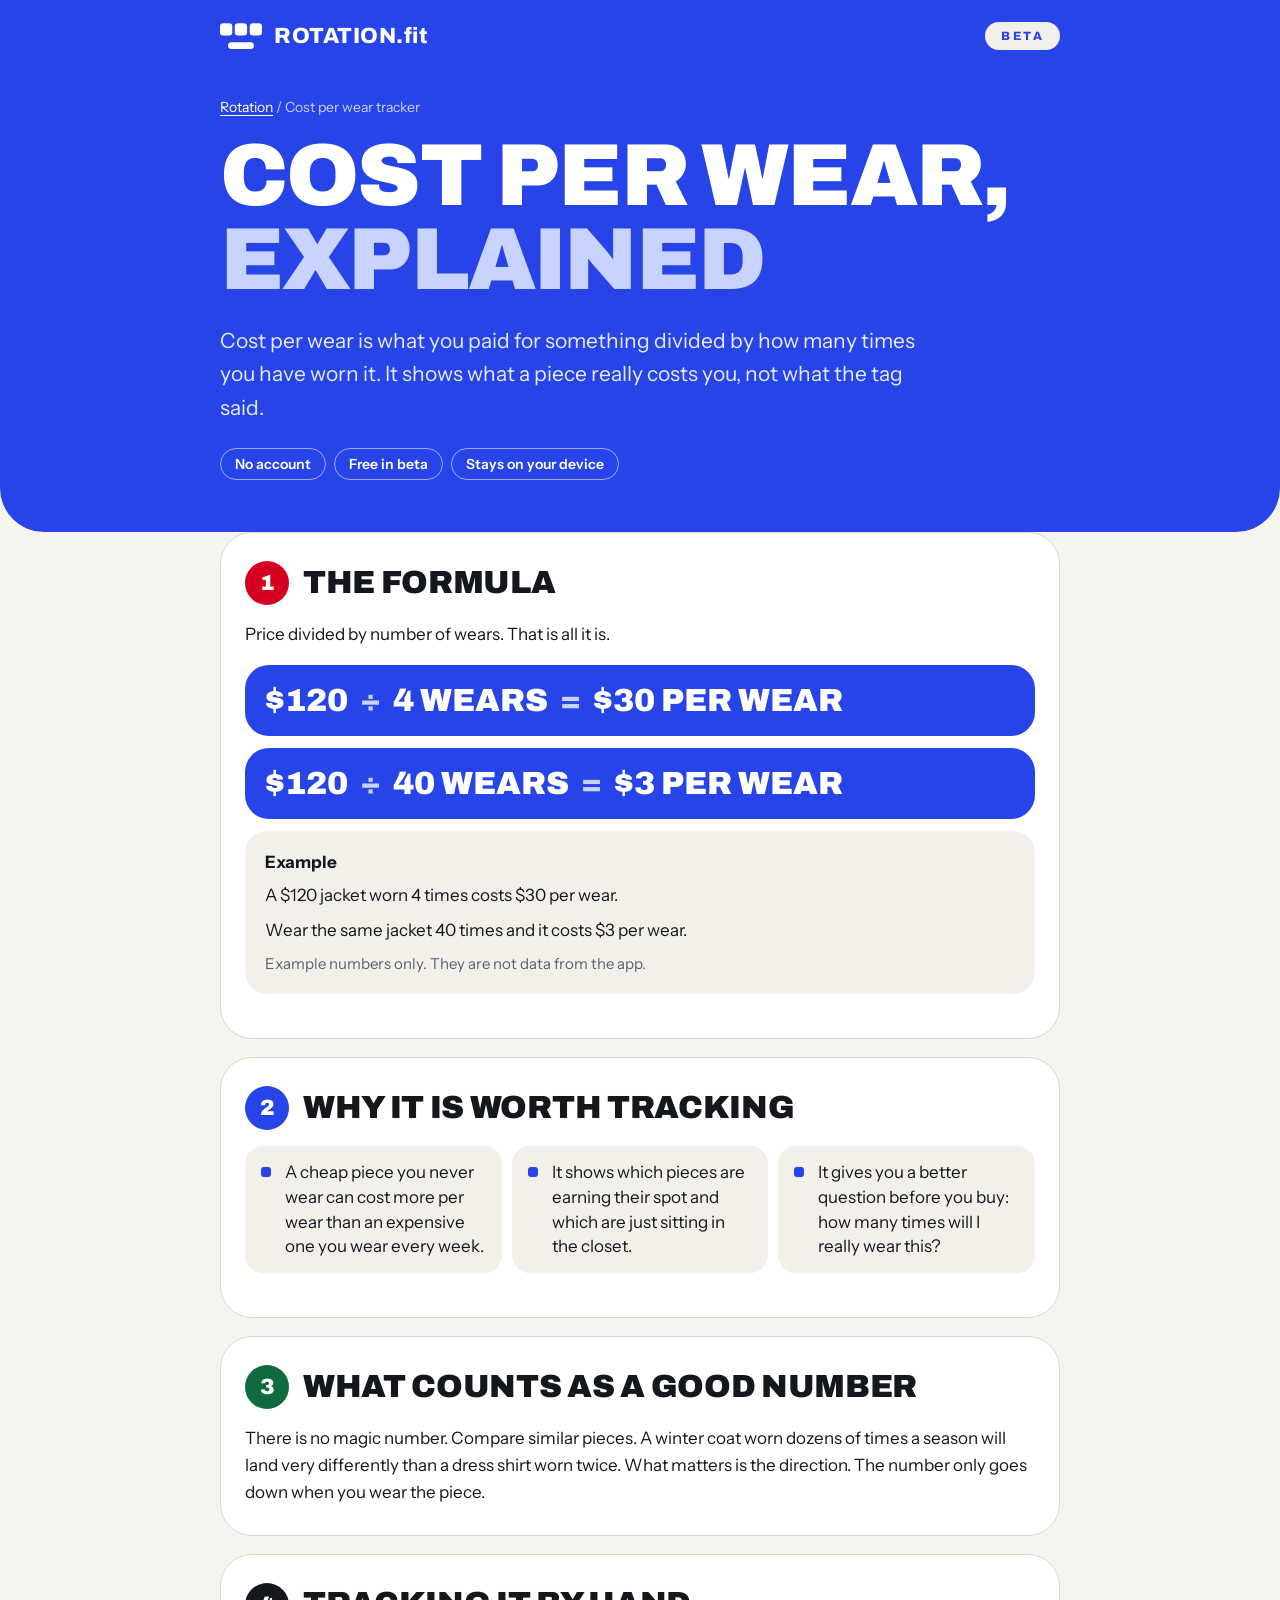
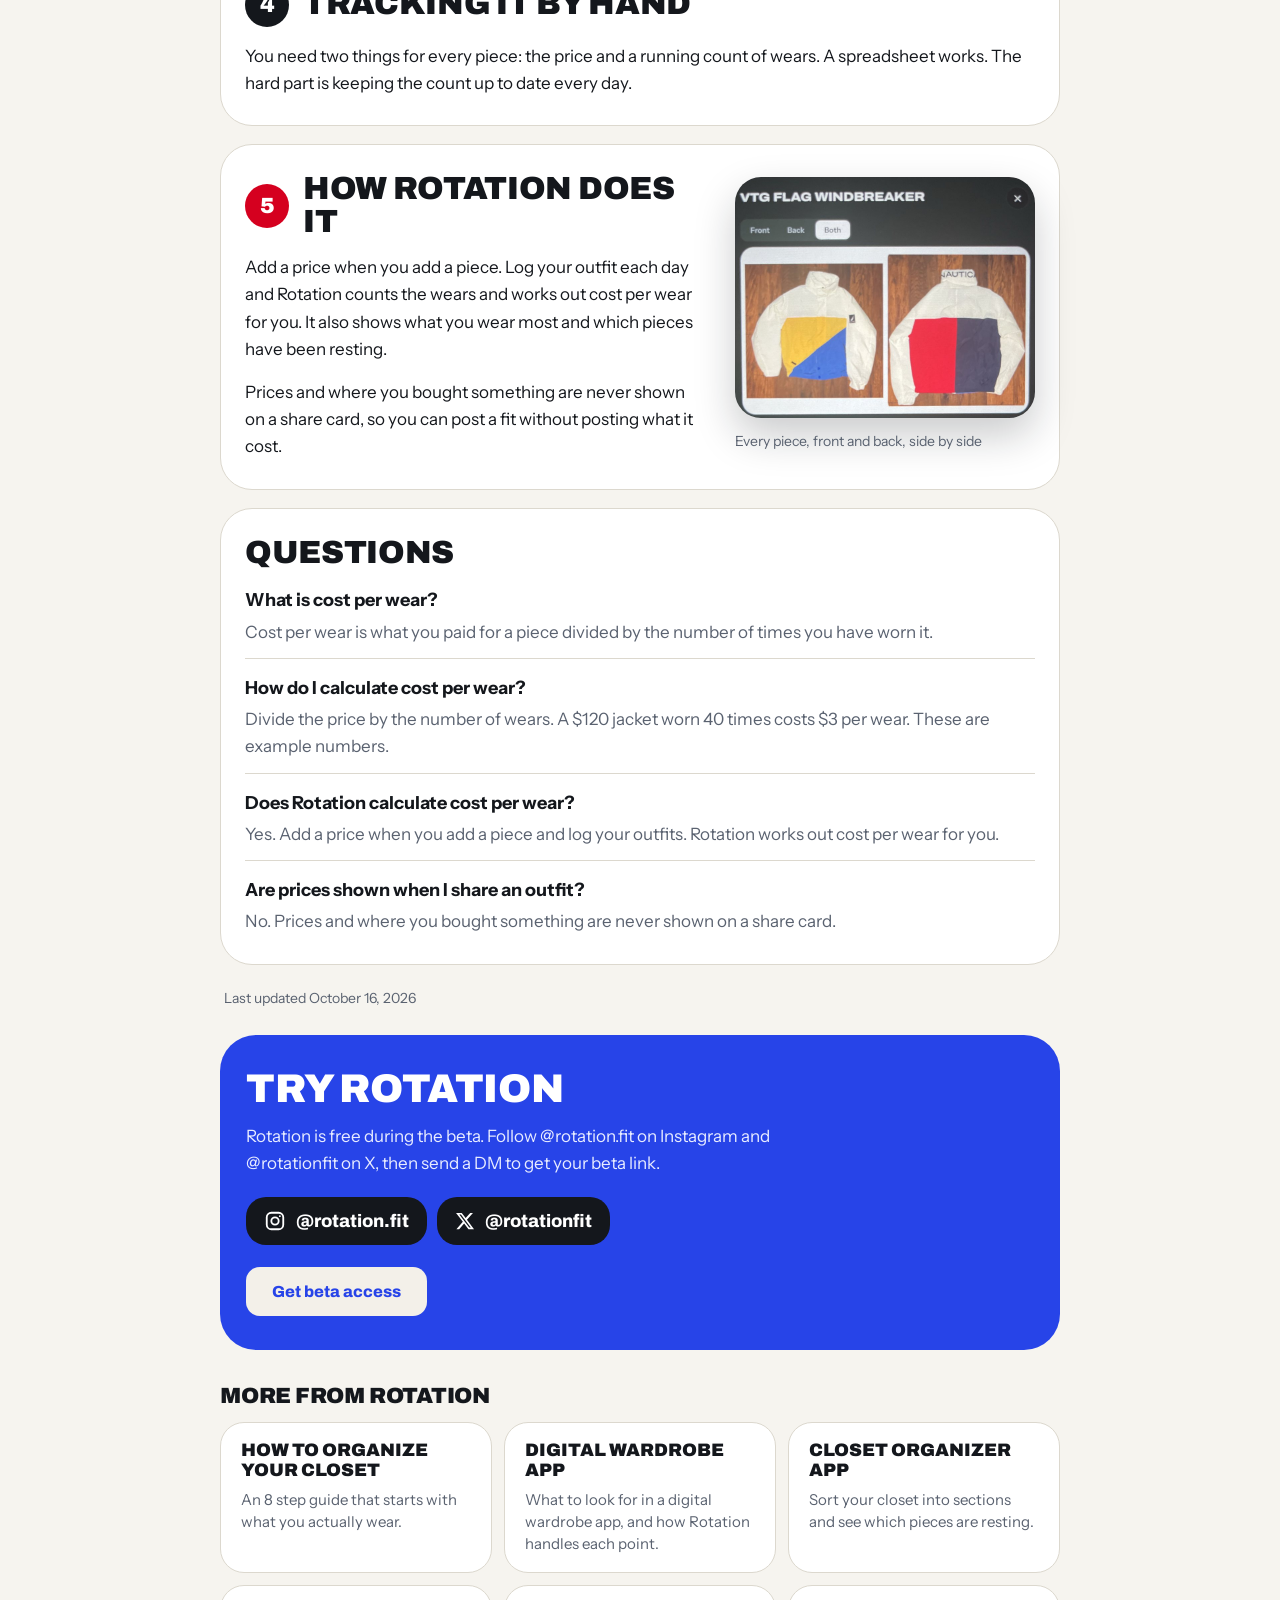
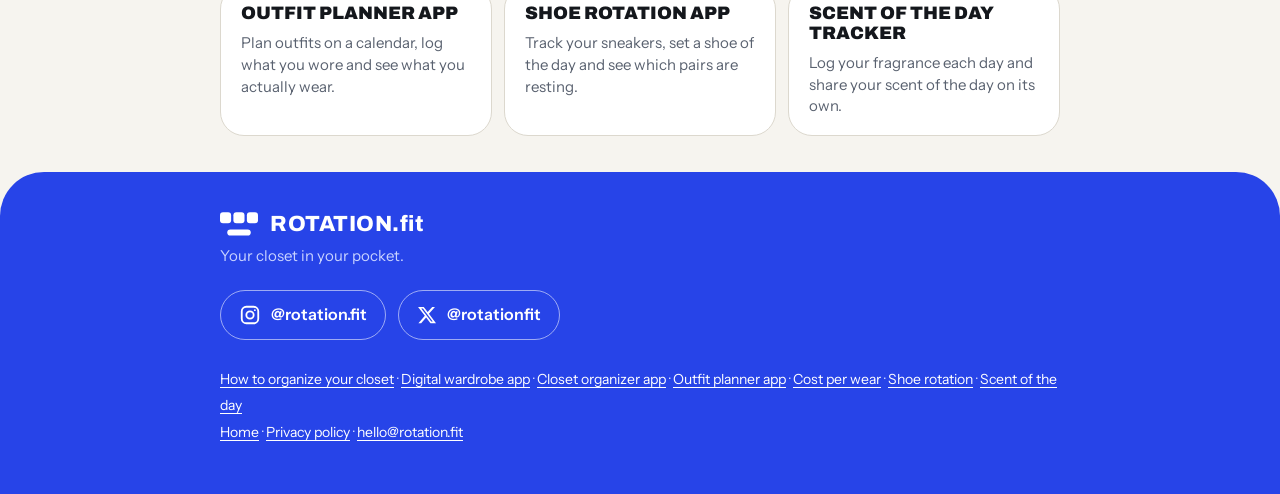
==== commit 4e367a2b: "Add 3 keyword-driven pages in restyled template, retarget two pages Based on search volume and diffi" ====
--- a/cost-per-wear-tracker/index.html
+++ b/cost-per-wear-tracker/index.html
@@ -3,18 +3,18 @@
 <head>
 <meta charset="utf-8">
 <meta name="viewport" content="width=device-width,initial-scale=1">
-<title>Cost Per Wear Tracker: How to Calculate It | Rotation</title>
+<title>Cost Per Wear: What It Is and How to Calculate It | Rotation</title>
 <meta name="description" content="Cost per wear is price divided by times worn. See how to work it out, what to compare it to, and how Rotation tracks it for you.">
 <link rel="canonical" href="https://rotation.fit/cost-per-wear-tracker/">
 <meta property="og:type" content="website">
 <meta property="og:site_name" content="Rotation">
-<meta property="og:title" content="Cost Per Wear Tracker: How to Calculate It | Rotation">
+<meta property="og:title" content="Cost Per Wear: What It Is and How to Calculate It | Rotation">
 <meta property="og:description" content="Cost per wear is price divided by times worn. See how to work it out, what to compare it to, and how Rotation tracks it for you.">
 <meta property="og:url" content="https://rotation.fit/cost-per-wear-tracker/">
 <meta property="og:image" content="https://rotation.fit/og.png">
 <meta name="twitter:card" content="summary_large_image">
 <meta name="twitter:site" content="@rotationfit">
-<meta name="twitter:title" content="Cost Per Wear Tracker: How to Calculate It | Rotation">
+<meta name="twitter:title" content="Cost Per Wear: What It Is and How to Calculate It | Rotation">
 <meta name="twitter:description" content="Cost per wear is price divided by times worn. See how to work it out, what to compare it to, and how Rotation tracks it for you.">
 <meta name="twitter:image" content="https://rotation.fit/og.png">
 <meta name="theme-color" content="#2744E8">
@@ -88,7 +88,7 @@
 footer .fl a{color:#fff;text-decoration:underline;text-underline-offset:3px}
 :focus-visible{outline:3px solid #ffb703;outline-offset:3px}</style>
 <script type="application/ld+json">{"@context": "https://schema.org", "@type": "BreadcrumbList", "itemListElement": [{"@type": "ListItem", "position": 1, "name": "Rotation", "item": "https://rotation.fit/"}, {"@type": "ListItem", "position": 2, "name": "Cost per wear tracker", "item": "https://rotation.fit/cost-per-wear-tracker/"}]}</script>
-<script type="application/ld+json">{"@context": "https://schema.org", "@type": "WebPage", "name": "Cost Per Wear Tracker: How to Calculate It | Rotation", "url": "https://rotation.fit/cost-per-wear-tracker/", "dateModified": "2026-10-15", "isPartOf": {"@type": "WebSite", "name": "Rotation", "url": "https://rotation.fit/"}, "about": {"@type": "SoftwareApplication", "name": "Rotation", "url": "https://rotation.fit/"}}</script>
+<script type="application/ld+json">{"@context": "https://schema.org", "@type": "WebPage", "name": "Cost Per Wear: What It Is and How to Calculate It | Rotation", "url": "https://rotation.fit/cost-per-wear-tracker/", "dateModified": "2026-10-16", "isPartOf": {"@type": "WebSite", "name": "Rotation", "url": "https://rotation.fit/"}, "about": {"@type": "SoftwareApplication", "name": "Rotation", "url": "https://rotation.fit/"}}</script>
 <script type="application/ld+json">{"@context": "https://schema.org", "@type": "FAQPage", "mainEntity": [{"@type": "Question", "name": "What is cost per wear?", "acceptedAnswer": {"@type": "Answer", "text": "Cost per wear is what you paid for a piece divided by the number of times you have worn it."}}, {"@type": "Question", "name": "How do I calculate cost per wear?", "acceptedAnswer": {"@type": "Answer", "text": "Divide the price by the number of wears. A $120 jacket worn 40 times costs $3 per wear. These are example numbers."}}, {"@type": "Question", "name": "Does Rotation calculate cost per wear?", "acceptedAnswer": {"@type": "Answer", "text": "Yes. Add a price when you add a piece and log your outfits. Rotation works out cost per wear for you."}}, {"@type": "Question", "name": "Are prices shown when I share an outfit?", "acceptedAnswer": {"@type": "Answer", "text": "No. Prices and where you bought something are never shown on a share card."}}]}</script>
 </head>
 <body>
@@ -133,7 +133,7 @@
 <h3>Are prices shown when I share an outfit?</h3>
 <p>No. Prices and where you bought something are never shown on a share card.</p>
 </section>
-<p class="upd">Last updated October 15, 2026</p>
+<p class="upd">Last updated October 16, 2026</p>
 <div class="cta">
 <h2>Try Rotation</h2>
 <p>Rotation is free during the beta. Follow @rotation.fit on Instagram and @rotationfit on X, then send a DM to get your beta link.</p>
@@ -143,12 +143,15 @@
 <div class="more">
 <h2>More from Rotation</h2>
 <ul>
+<li><a href="../how-to-organize-your-closet/">How to organize your closet</a><span>An 8 step guide that starts with what you actually wear.</span></li>
+<li><a href="../digital-wardrobe-app/">Digital wardrobe app</a><span>What to look for in a digital wardrobe app, and how Rotation handles each point.</span></li>
+<li><a href="../closet-organizer-app/">Closet organizer app</a><span>Sort your closet into sections and see which pieces are resting.</span></li>
+<li><a href="../outfit-log-app/">Outfit planner app</a><span>Plan outfits on a calendar, log what you wore and see what you actually wear.</span></li>
 <li><a href="../shoe-rotation-app/">Shoe rotation app</a><span>Track your sneakers, set a shoe of the day and see which pairs are resting.</span></li>
 <li><a href="../scent-of-the-day-tracker/">Scent of the day tracker</a><span>Log your fragrance each day and share your scent of the day on its own.</span></li>
-<li><a href="../outfit-log-app/">Outfit log app</a><span>Log outfits, plan on a calendar and see what you actually wear. No account needed.</span></li>
 </ul>
 </div>
 </main>
-<footer><div class="wrap"><div class="fw"><svg viewBox="65 130 383 240" xmlns="http://www.w3.org/2000/svg" aria-hidden="true" focusable="false"><g fill="#fff"><rect x="65" y="132" width="112" height="112" rx="30"/><rect x="200" y="132" width="112" height="112" rx="30"/><rect x="336" y="132" width="112" height="112" rx="30"/><rect x="138" y="306" width="237" height="62" rx="31"/></g></svg><span>ROTATION.fit</span></div><p class="ft">Your closet in your pocket.</p><div class="soc"><a href="https://www.instagram.com/rotation.fit/" rel="noopener" aria-label="Rotation on Instagram, @rotation.fit"><svg viewBox="0 0 24 24" width="22" height="22" fill="none" stroke="#fff" stroke-width="2" stroke-linecap="round" stroke-linejoin="round" aria-hidden="true"><rect x="3" y="3" width="18" height="18" rx="5"/><circle cx="12" cy="12" r="4"/><circle cx="17.3" cy="6.7" r="1" fill="#fff" stroke="none"/></svg><span>@rotation.fit</span></a><a href="https://x.com/rotationfit" rel="noopener" aria-label="Rotation on X, @rotationfit"><svg viewBox="0 0 24 24" width="20" height="20" fill="#fff" aria-hidden="true"><path d="M18.244 2.25h3.308l-7.227 8.26 8.502 11.24H16.17l-5.214-6.817L4.99 21.75H1.68l7.73-8.835L1.254 2.25H8.08l4.713 6.231zm-1.161 17.52h1.833L7.084 4.126H5.117z"/></svg><span>@rotationfit</span></a></div><div class="fl"><a href="../outfit-log-app/">Outfit log app</a> &middot; <a href="../cost-per-wear-tracker/">Cost per wear</a> &middot; <a href="../shoe-rotation-app/">Shoe rotation</a> &middot; <a href="../scent-of-the-day-tracker/">Scent of the day</a><br><a href="../">Home</a> &middot; <a href="../privacy.html">Privacy policy</a> &middot; <a href="mailto:hello@rotation.fit">hello@rotation.fit</a></div></div></footer>
+<footer><div class="wrap"><div class="fw"><svg viewBox="65 130 383 240" xmlns="http://www.w3.org/2000/svg" aria-hidden="true" focusable="false"><g fill="#fff"><rect x="65" y="132" width="112" height="112" rx="30"/><rect x="200" y="132" width="112" height="112" rx="30"/><rect x="336" y="132" width="112" height="112" rx="30"/><rect x="138" y="306" width="237" height="62" rx="31"/></g></svg><span>ROTATION.fit</span></div><p class="ft">Your closet in your pocket.</p><div class="soc"><a href="https://www.instagram.com/rotation.fit/" rel="noopener" aria-label="Rotation on Instagram, @rotation.fit"><svg viewBox="0 0 24 24" width="22" height="22" fill="none" stroke="#fff" stroke-width="2" stroke-linecap="round" stroke-linejoin="round" aria-hidden="true"><rect x="3" y="3" width="18" height="18" rx="5"/><circle cx="12" cy="12" r="4"/><circle cx="17.3" cy="6.7" r="1" fill="#fff" stroke="none"/></svg><span>@rotation.fit</span></a><a href="https://x.com/rotationfit" rel="noopener" aria-label="Rotation on X, @rotationfit"><svg viewBox="0 0 24 24" width="20" height="20" fill="#fff" aria-hidden="true"><path d="M18.244 2.25h3.308l-7.227 8.26 8.502 11.24H16.17l-5.214-6.817L4.99 21.75H1.68l7.73-8.835L1.254 2.25H8.08l4.713 6.231zm-1.161 17.52h1.833L7.084 4.126H5.117z"/></svg><span>@rotationfit</span></a></div><div class="fl"><a href="../how-to-organize-your-closet/">How to organize your closet</a> &middot; <a href="../digital-wardrobe-app/">Digital wardrobe app</a> &middot; <a href="../closet-organizer-app/">Closet organizer app</a> &middot; <a href="../outfit-log-app/">Outfit planner app</a> &middot; <a href="../cost-per-wear-tracker/">Cost per wear</a> &middot; <a href="../shoe-rotation-app/">Shoe rotation</a> &middot; <a href="../scent-of-the-day-tracker/">Scent of the day</a><br><a href="../">Home</a> &middot; <a href="../privacy.html">Privacy policy</a> &middot; <a href="mailto:hello@rotation.fit">hello@rotation.fit</a></div></div></footer>
 </body>
 </html>
